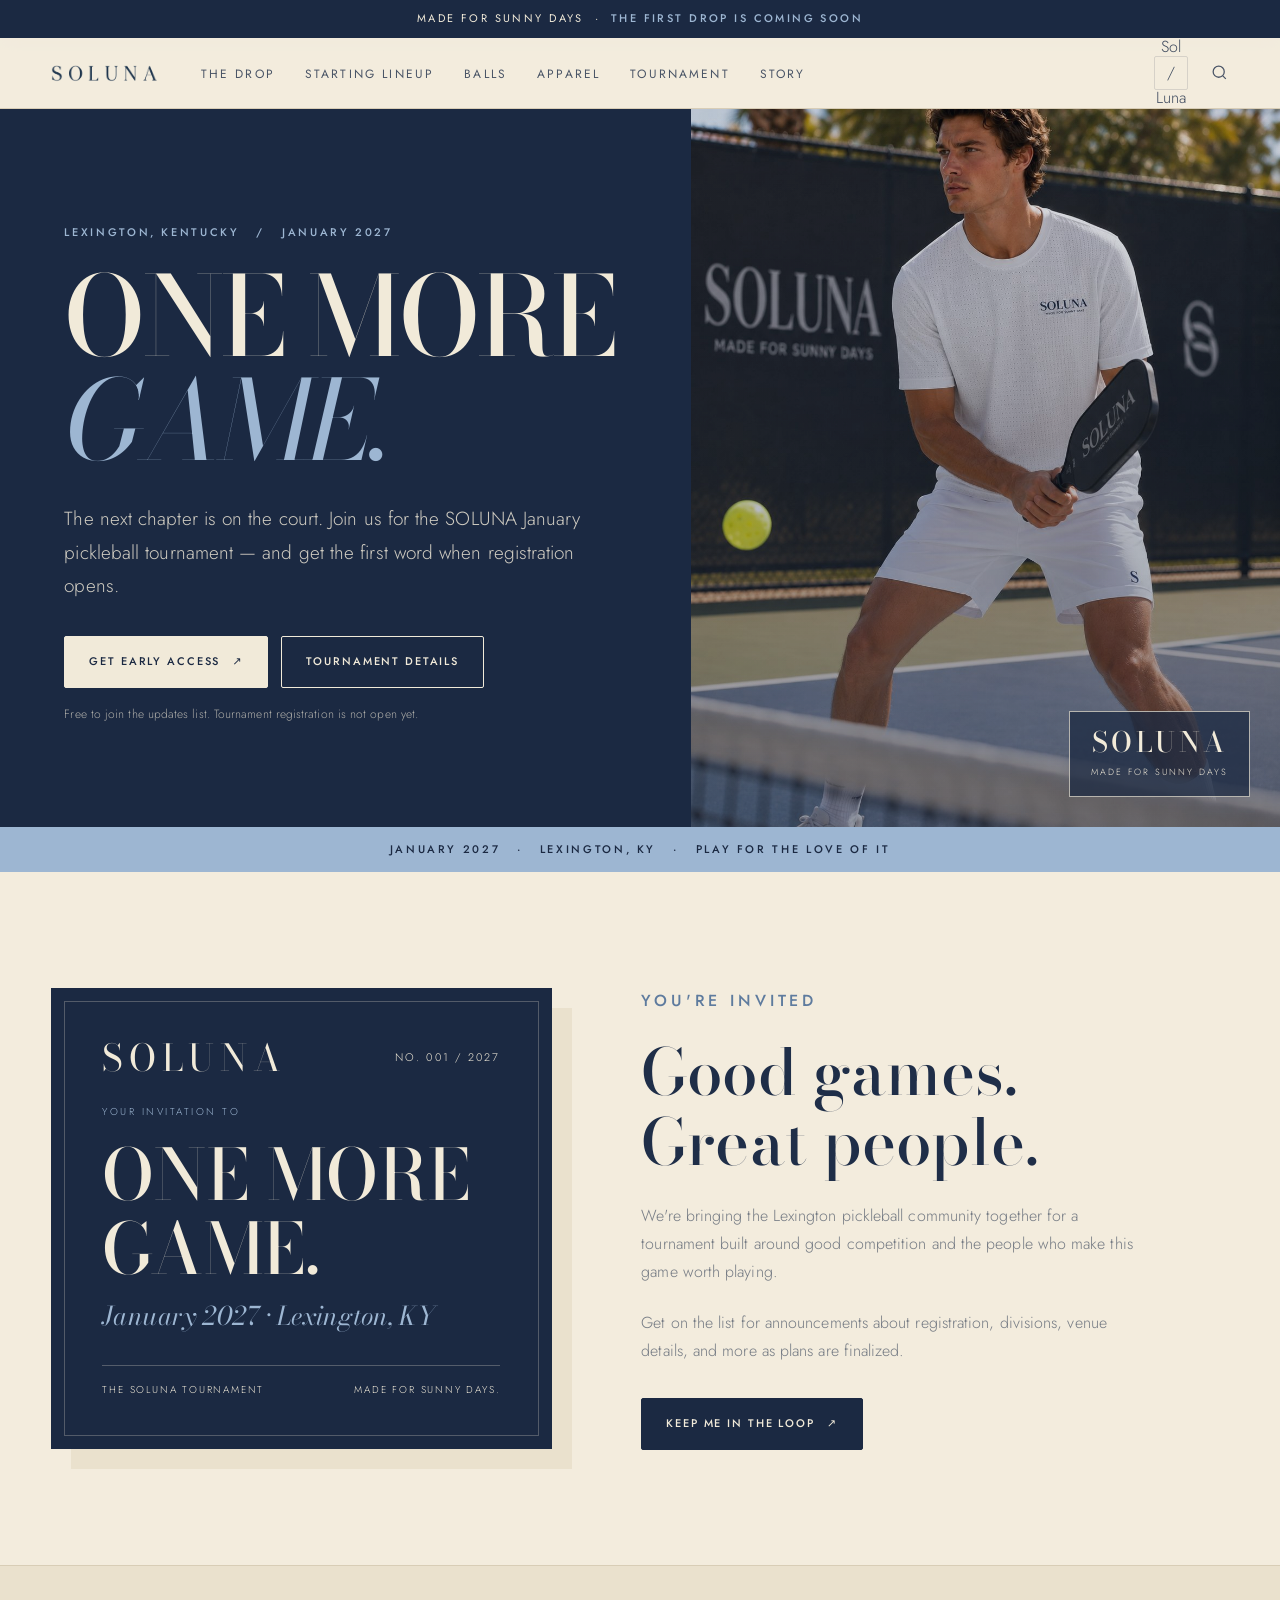
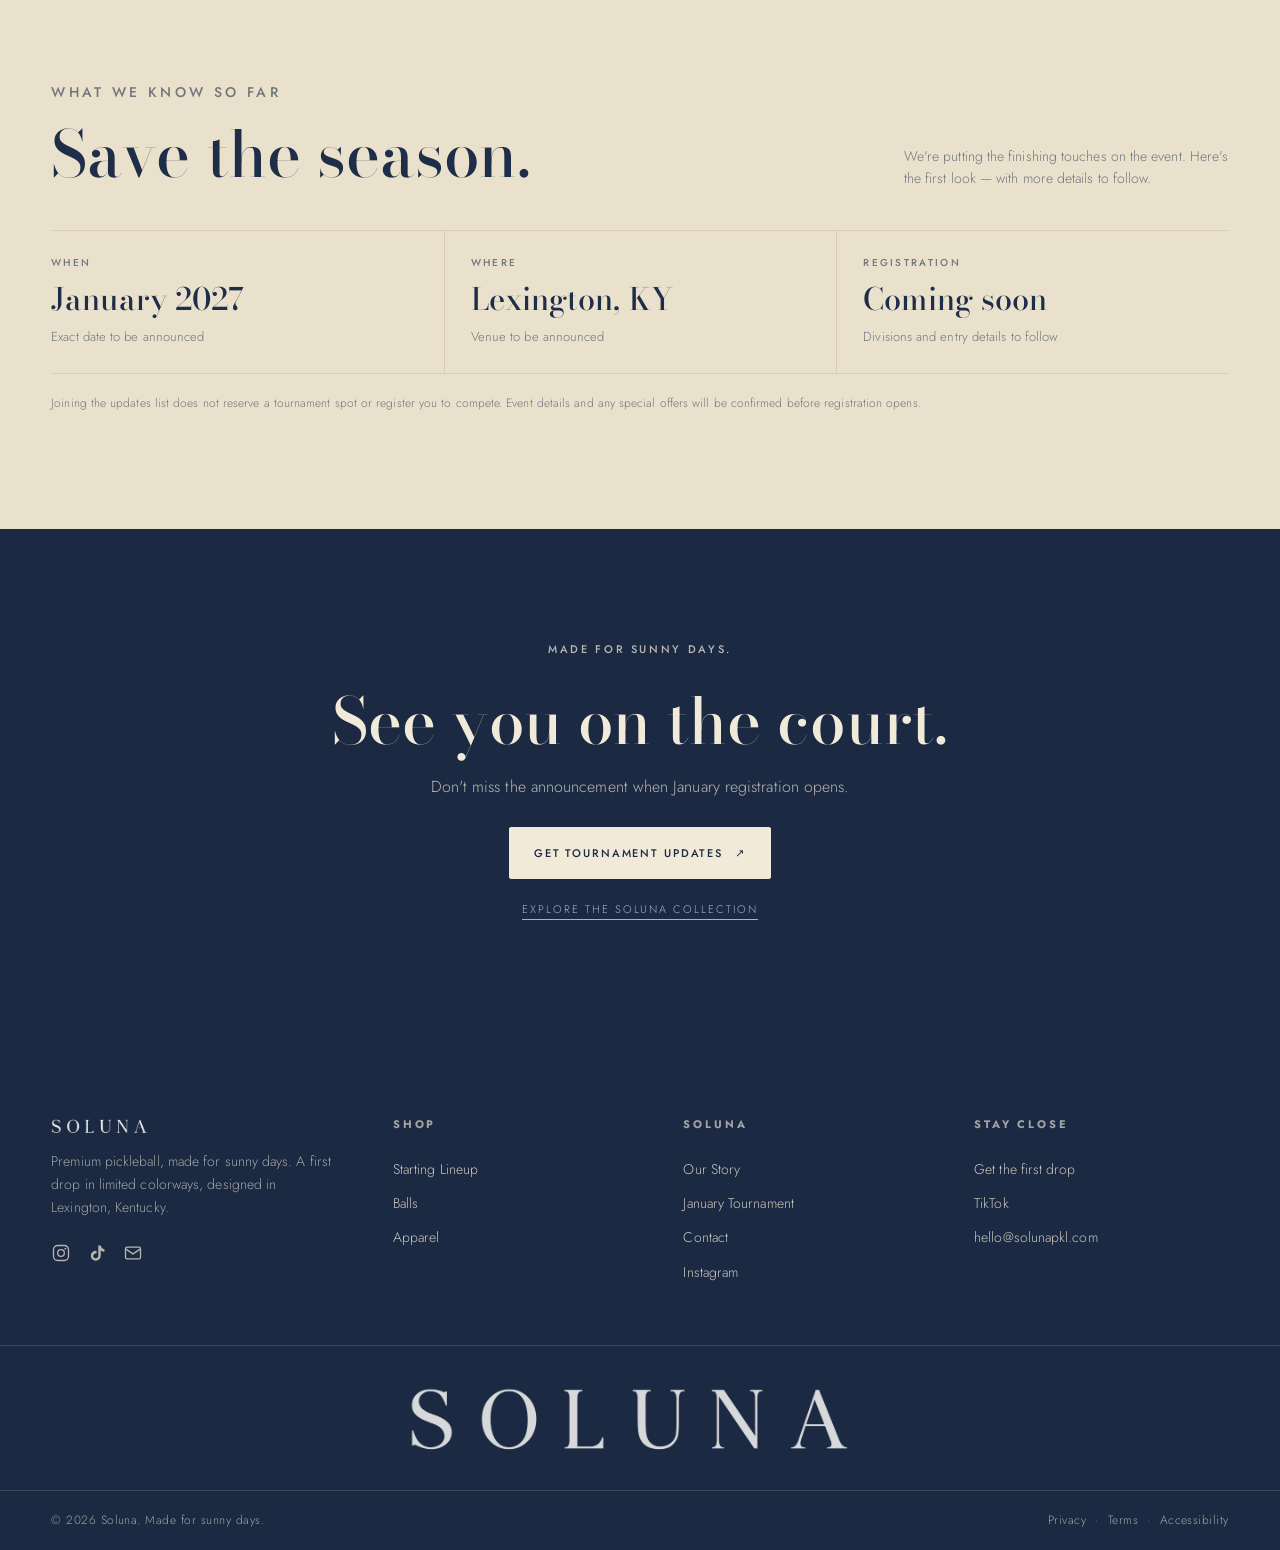
==== january-tournament/index.html @ d3c011a3 "Add SOLUNA January 2027 tournament landing page and early-access CTA" ====
<!DOCTYPE html>
<html lang="en">
<head>
  <meta charset="UTF-8">
  <meta name="viewport" content="width=device-width, initial-scale=1">
  <base href="/">
  <title>January 2027 Pickleball Tournament | SOLUNA</title>
  <meta name="description" content="The SOLUNA January 2027 pickleball tournament is coming to Lexington, Kentucky. Join the list to hear first when registration opens.">
  <link rel="canonical" href="https://solunapkl.com/january-tournament/">
  <meta property="og:type" content="website">
  <meta property="og:site_name" content="SOLUNA">
  <meta property="og:title" content="One More Game. | SOLUNA January Tournament">
  <meta property="og:description" content="Lexington, Kentucky. January 2027. Sign up for the first word on tournament registration.">
  <meta property="og:url" content="https://solunapkl.com/january-tournament/">
  <meta property="og:image" content="https://solunapkl.com/assets/og-image.png">
  <meta name="twitter:card" content="summary_large_image">
  <meta name="twitter:title" content="SOLUNA January 2027 Tournament">
  <meta name="twitter:description" content="One more game. Your invitation to the next SOLUNA pickleball tournament.">
  <meta name="twitter:image" content="https://solunapkl.com/assets/og-image.png">
  <meta name="theme-color" content="#1B2942">
  <link rel="icon" href="data:image/svg+xml,%3Csvg xmlns='http://www.w3.org/2000/svg' viewBox='0 0 32 32'%3E%3Crect width='32' height='32' fill='%23F3ECDD'/%3E%3Ctext x='16' y='24' text-anchor='middle' font-family='Georgia,serif' font-weight='600' font-size='24' fill='%231F2E48'%3ES%3C/text%3E%3C/svg%3E">
  <link rel="preconnect" href="https://fonts.googleapis.com">
  <link rel="preconnect" href="https://fonts.gstatic.com" crossorigin>
  <link href="https://fonts.googleapis.com/css2?family=Bodoni+Moda:ital,opsz,wght@0,6..96,400;0,6..96,500;0,6..96,600;1,6..96,400&family=Jost:wght@300;400;500&display=swap" rel="stylesheet">
  <link rel="stylesheet" href="css/style.css?v=10">
  <link rel="stylesheet" href="css/tournament.css?v=1">
  <!-- Reuse SOLUNA's existing published Klaviyo signup form. -->
  <script async src="https://static.klaviyo.com/onsite/js/SrNs3S/klaviyo.js?company_id=SrNs3S"></script>
  <script>!function(){if(!window.klaviyo){window._klOnsite=window._klOnsite||[];try{window.klaviyo=new Proxy({},{get:function(n,i){return"push"===i?function(){var n;(n=window._klOnsite).push.apply(n,arguments)}:function(){for(var n=arguments.length,o=new Array(n),w=0;w<n;w++)o[w]=arguments[w];var t="function"==typeof o[o.length-1]?o.pop():void 0,e=new Promise((function(n){window._klOnsite.push([i].concat(o,[function(i){t&&t(i),n(i)}]))}));return e}}})}catch(n){window.klaviyo=window.klaviyo||[],window.klaviyo.push=function(){var n;(n=window._klOnsite).push.apply(n,arguments)}}}}();</script>
  <script async src="https://www.googletagmanager.com/gtag/js?id=G-N9EJCHKYLW"></script>
  <script>window.dataLayer=window.dataLayer||[];function gtag(){dataLayer.push(arguments)}gtag('js',new Date());gtag('config','G-N9EJCHKYLW');</script>
</head>
<body class="tourney-page">
  <main>
    <section class="tourney-hero" aria-labelledby="tourney-title">
      <div class="tourney-hero-inner">
        <div class="tourney-hero-copy">
          <p class="tourney-eyebrow">Lexington, Kentucky &nbsp; / &nbsp; January 2027</p>
          <h1 id="tourney-title">ONE MORE <em>GAME.</em></h1>
          <p class="tourney-hero-lede">The next chapter is on the court. Join us for the SOLUNA January pickleball tournament — and get the first word when registration opens.</p>
          <div class="tourney-actions">
            <a class="tourney-btn tourney-btn-primary" href="#" data-klaviyo-open>Get early access <span aria-hidden="true">↗</span></a>
            <a class="tourney-btn tourney-btn-ghost" href="/january-tournament/#details">Tournament details</a>
          </div>
          <p class="tourney-fineprint">Free to join the updates list. Tournament registration is not open yet.</p>
        </div>
        <div class="tourney-hero-photo" role="img" aria-label="Pickleball player on court wearing SOLUNA apparel">
          <div class="tourney-photo-caption"><strong>SOLUNA</strong><span>Made for sunny days</span></div>
        </div>
      </div>
    </section>

    <div class="tourney-ribbon">JANUARY 2027 &nbsp; · &nbsp; LEXINGTON, KY &nbsp; · &nbsp; PLAY FOR THE LOVE OF IT</div>

    <section class="tourney-section" id="invite">
      <div class="wrap tourney-invite-grid">
        <div class="tourney-pass" aria-label="SOLUNA January 2027 invitation artwork">
          <div class="tourney-pass-top"><span class="mark">SOLUNA</span><span class="year">NO. 001 / 2027</span></div>
          <div class="tourney-pass-middle"><p>Your invitation to</p><strong>ONE MORE<br>GAME.</strong><em>January 2027 · Lexington, KY</em></div>
          <div class="tourney-pass-bottom"><span>The SOLUNA Tournament</span><span>Made for sunny days.</span></div>
        </div>
        <div class="tourney-invite-copy">
          <p class="tourney-eyebrow">You're invited</p>
          <h2>Good games.<br>Great people.</h2>
          <p>We're bringing the Lexington pickleball community together for a tournament built around good competition and the people who make this game worth playing.</p>
          <p>Get on the list for announcements about registration, divisions, venue details, and more as plans are finalized.</p>
          <a class="tourney-btn tourney-btn-primary" href="#" data-klaviyo-open>Keep me in the loop <span aria-hidden="true">↗</span></a>
        </div>
      </div>
    </section>

    <section class="tourney-section tourney-details" id="details">
      <div class="wrap">
        <div class="tourney-details-head">
          <div><p class="tourney-eyebrow">What we know so far</p><h2>Save the season.</h2></div>
          <p>We're putting the finishing touches on the event. Here's the first look — with more details to follow.</p>
        </div>
        <div class="tourney-detail-grid">
          <div class="tourney-detail"><p class="tourney-detail-label">When</p><p class="tourney-detail-value">January 2027</p><p class="tourney-detail-note">Exact date to be announced</p></div>
          <div class="tourney-detail"><p class="tourney-detail-label">Where</p><p class="tourney-detail-value">Lexington, KY</p><p class="tourney-detail-note">Venue to be announced</p></div>
          <div class="tourney-detail"><p class="tourney-detail-label">Registration</p><p class="tourney-detail-value">Coming soon</p><p class="tourney-detail-note">Divisions and entry details to follow</p></div>
        </div>
        <p class="tourney-disclaimer">Joining the updates list does not reserve a tournament spot or register you to compete. Event details and any special offers will be confirmed before registration opens.</p>
      </div>
    </section>

    <section class="tourney-closer">
      <div class="wrap">
        <p class="tourney-eyebrow">Made for sunny days.</p>
        <h2>See you on the court.</h2>
        <p>Don't miss the announcement when January registration opens.</p>
        <a class="tourney-btn tourney-btn-primary" href="#" data-klaviyo-open>Get tournament updates <span aria-hidden="true">↗</span></a>
        <a class="tourney-shop" href="shop.html">Explore the SOLUNA collection</a>
      </div>
    </section>
  </main>

  <script src="js/catalog.js?v=14"></script>
  <script src="js/site.js?v=13"></script>
  <script>
    function pageInit() {
      document.querySelectorAll('[data-klaviyo-open]').forEach(function(link){
        link.addEventListener('click', function(){
          if (typeof window.gtag === 'function') {
            window.gtag('event', 'january_tournament_signup_click', {event_category:'tournament',event_label:'january_2027'});
          }
        });
      });
    }
  </script>
</body>
</html>
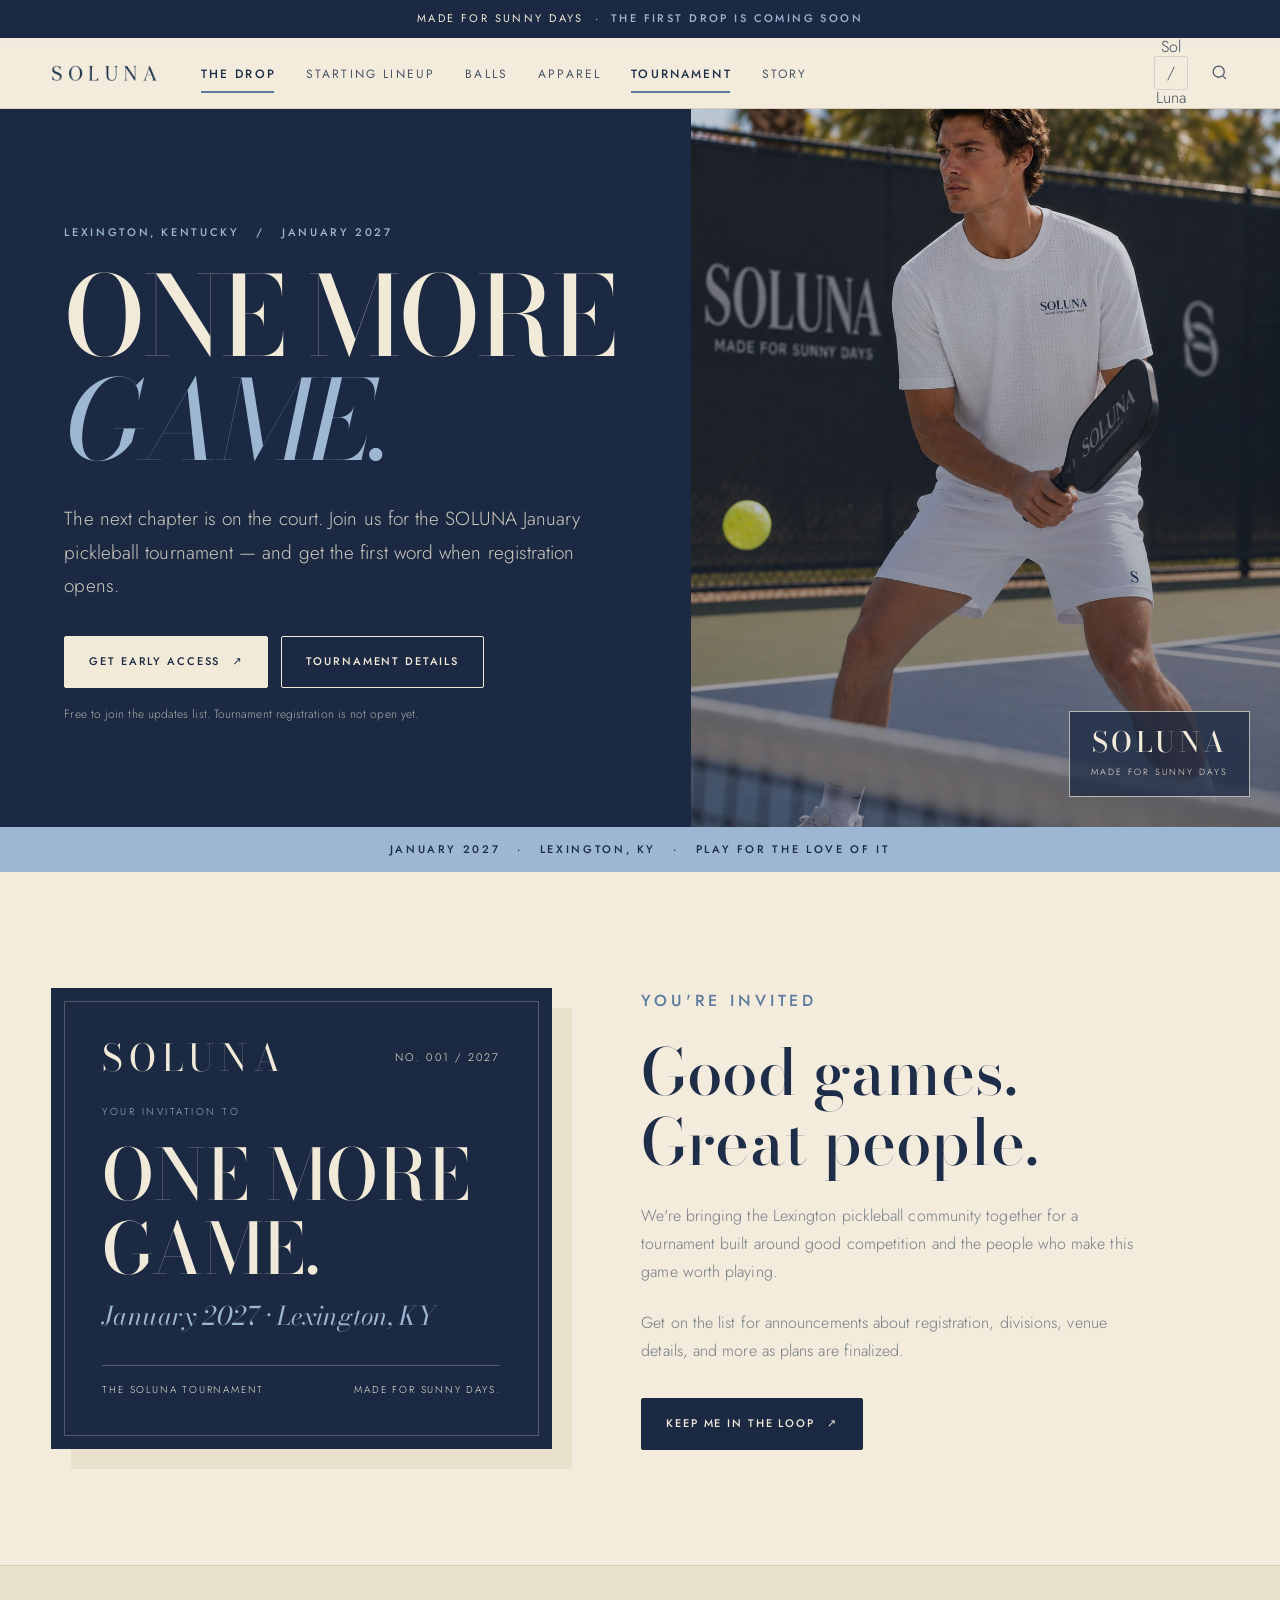
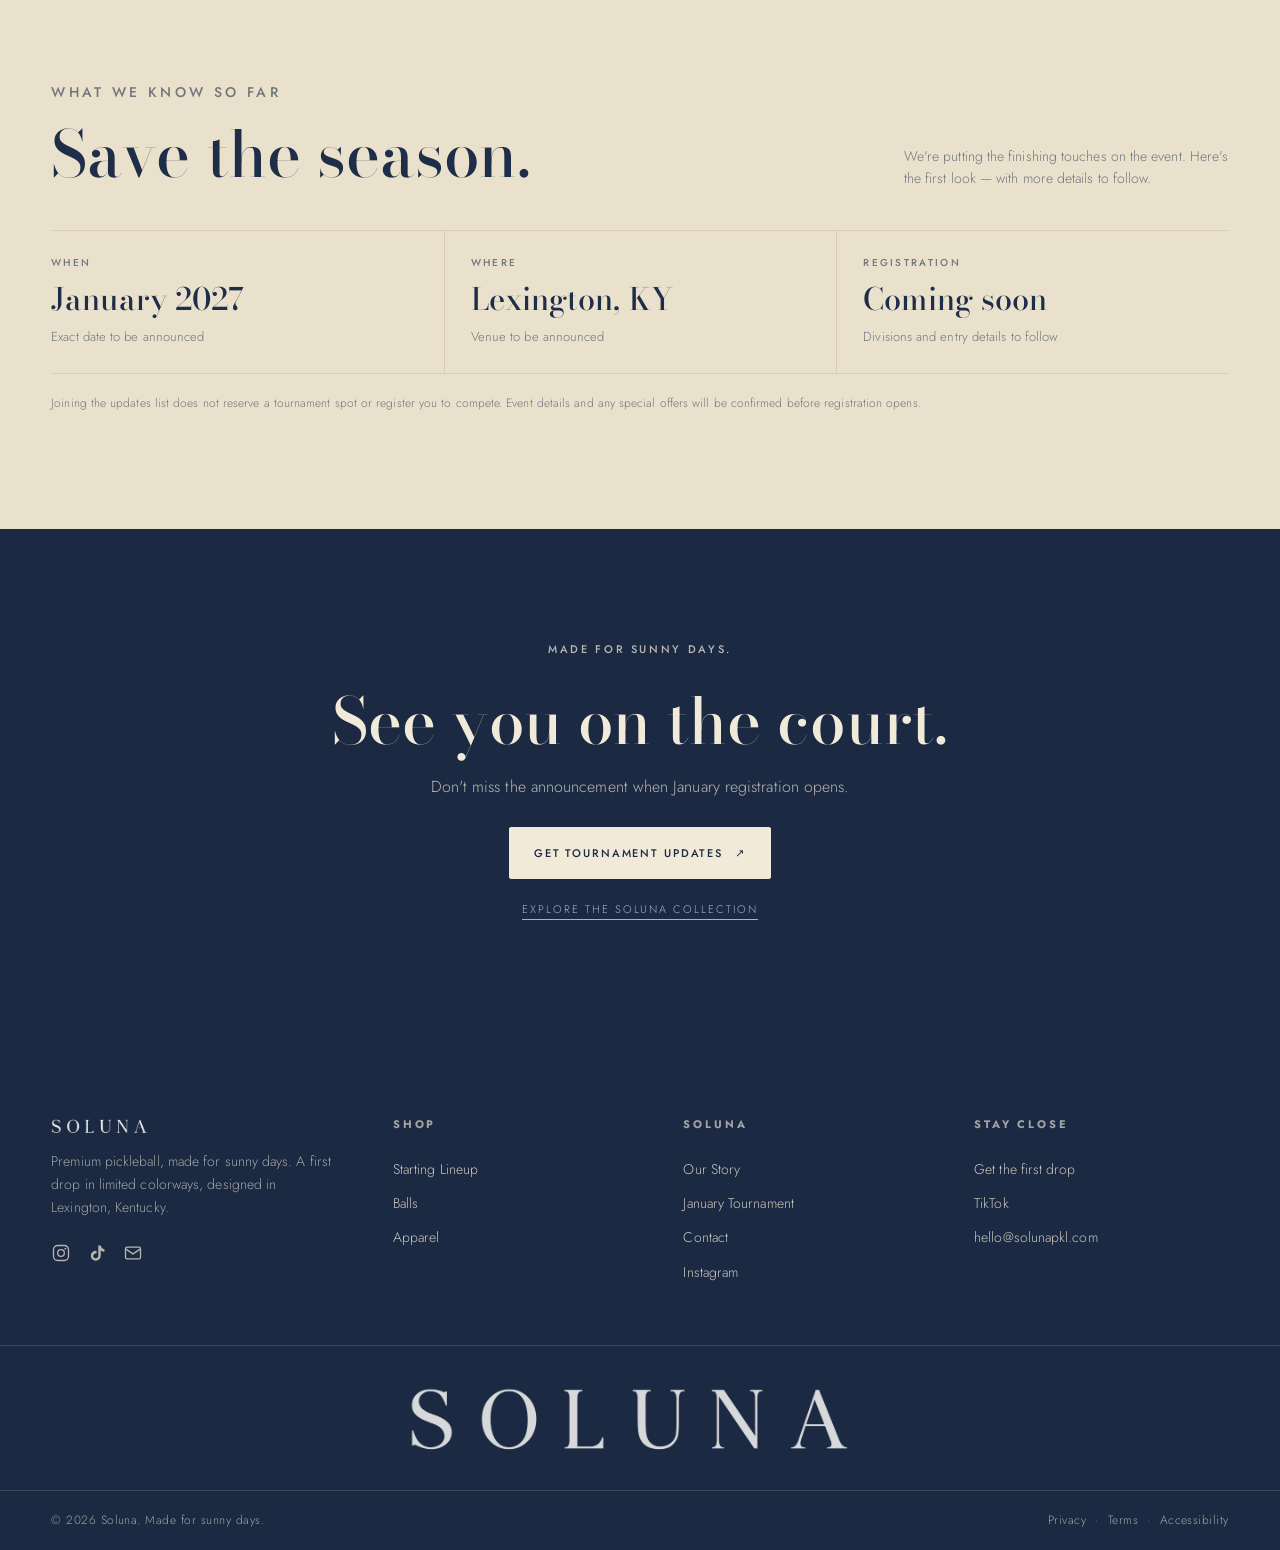
==== commit d4d779dc: "Load seamless hat galleries with refreshed styles and photo handling" ====
--- a/january-tournament/index.html
+++ b/january-tournament/index.html
@@ -22,7 +22,7 @@
   <link rel="preconnect" href="https://fonts.googleapis.com">
   <link rel="preconnect" href="https://fonts.gstatic.com" crossorigin>
   <link href="https://fonts.googleapis.com/css2?family=Bodoni+Moda:ital,opsz,wght@0,6..96,400;0,6..96,500;0,6..96,600;1,6..96,400&family=Jost:wght@300;400;500&display=swap" rel="stylesheet">
-  <link rel="stylesheet" href="css/style.css?v=10">
+  <link rel="stylesheet" href="css/style.css?v=15">
   <link rel="stylesheet" href="css/tournament.css?v=1">
   <!-- Reuse SOLUNA's existing published Klaviyo signup form. -->
   <script async src="https://static.klaviyo.com/onsite/js/SrNs3S/klaviyo.js?company_id=SrNs3S"></script>
@@ -39,7 +39,7 @@
           <h1 id="tourney-title">ONE MORE <em>GAME.</em></h1>
           <p class="tourney-hero-lede">The next chapter is on the court. Join us for the SOLUNA January pickleball tournament — and get the first word when registration opens.</p>
           <div class="tourney-actions">
-            <a class="tourney-btn tourney-btn-primary" href="#" data-klaviyo-open>Get early access <span aria-hidden="true">↗</span></a>
+            <a class="tourney-btn tourney-btn-primary" href="#" data-klaviyo-tournament>Get early access <span aria-hidden="true">↗</span></a>
             <a class="tourney-btn tourney-btn-ghost" href="/january-tournament/#details">Tournament details</a>
           </div>
           <p class="tourney-fineprint">Free to join the updates list. Tournament registration is not open yet.</p>
@@ -64,7 +64,7 @@
           <h2>Good games.<br>Great people.</h2>
           <p>We're bringing the Lexington pickleball community together for a tournament built around good competition and the people who make this game worth playing.</p>
           <p>Get on the list for announcements about registration, divisions, venue details, and more as plans are finalized.</p>
-          <a class="tourney-btn tourney-btn-primary" href="#" data-klaviyo-open>Keep me in the loop <span aria-hidden="true">↗</span></a>
+          <a class="tourney-btn tourney-btn-primary" href="#" data-klaviyo-tournament>Keep me in the loop <span aria-hidden="true">↗</span></a>
         </div>
       </div>
     </section>
@@ -89,18 +89,22 @@
         <p class="tourney-eyebrow">Made for sunny days.</p>
         <h2>See you on the court.</h2>
         <p>Don't miss the announcement when January registration opens.</p>
-        <a class="tourney-btn tourney-btn-primary" href="#" data-klaviyo-open>Get tournament updates <span aria-hidden="true">↗</span></a>
+        <a class="tourney-btn tourney-btn-primary" href="#" data-klaviyo-tournament>Get tournament updates <span aria-hidden="true">↗</span></a>
         <a class="tourney-shop" href="shop.html">Explore the SOLUNA collection</a>
       </div>
     </section>
   </main>
 
   <script src="js/catalog.js?v=14"></script>
-  <script src="js/site.js?v=13"></script>
+  <script src="js/site.js?v=14"></script>
   <script>
     function pageInit() {
-      document.querySelectorAll('[data-klaviyo-open]').forEach(function(link){
-        link.addEventListener('click', function(){
+      document.querySelectorAll('[data-klaviyo-tournament]').forEach(function(link){
+        link.addEventListener('click', function(event){
+          event.preventDefault();
+          // Use the dedicated January tournament signup form, not the general SOLUNA popup.
+          window._klOnsite = window._klOnsite || [];
+          window._klOnsite.push(['openForm', 'XBwBWj']);
           if (typeof window.gtag === 'function') {
             window.gtag('event', 'january_tournament_signup_click', {event_category:'tournament',event_label:'january_2027'});
           }
